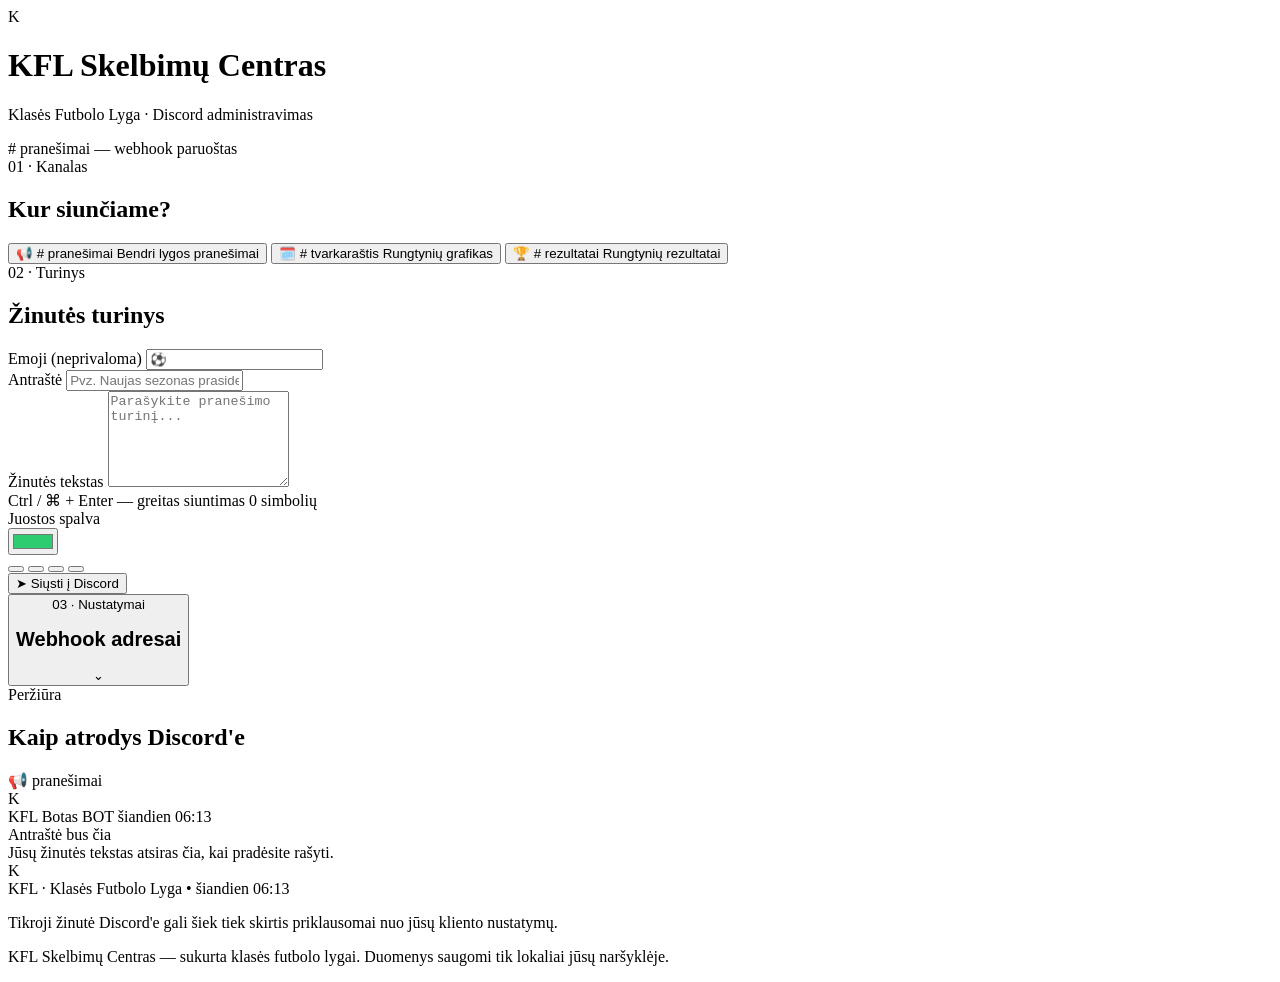
==== index.html @ 55a9923c "Rename index-2.html to index.html" ====
<!DOCTYPE html>
<html lang="lt">
<head>
<meta charset="UTF-8">
<meta name="viewport" content="width=device-width, initial-scale=1.0">
<title>KFL Skelbimų Valdymas</title>
<link rel="preconnect" href="https://fonts.googleapis.com">
<link rel="preconnect" href="https://fonts.gstatic.com" crossorigin>
<link href="https://fonts.googleapis.com/css2?family=Rajdhani:wght@500;600;700&family=Inter:wght@400;500;600;700&display=swap" rel="stylesheet">
<link rel="stylesheet" href="style.css">
</head>
<body>

<div class="pitch-lines" aria-hidden="true"></div>

<div class="app">

  <!-- HEADER -->
  <header class="header">
    <div class="header__brand">
      <div class="crest">
        <span class="crest__mark">K</span>
      </div>
      <div class="header__text">
        <h1>KFL <span>Skelbimų Centras</span></h1>
        <p>Klasės Futbolo Lyga · Discord administravimas</p>
      </div>
    </div>
    <div class="header__status" id="connectionStatus">
      <span class="status-dot" id="statusDot"></span>
      <span id="statusLabel">Webhook'ai nesukonfigūruoti</span>
    </div>
  </header>

  <main class="layout">

    <!-- LEFT: CONTROLS -->
    <section class="panel panel--form">

      <div class="card">
        <div class="card__head">
          <span class="card__eyebrow">01 · Kanalas</span>
          <h2>Kur siunčiame?</h2>
        </div>

        <div class="channel-grid" id="channelGrid">
          <button class="channel-card is-active" data-channel="announcements" type="button">
            <span class="channel-card__icon">📢</span>
            <span class="channel-card__name"># pranešimai</span>
            <span class="channel-card__desc">Bendri lygos pranešimai</span>
          </button>
          <button class="channel-card" data-channel="schedule" type="button">
            <span class="channel-card__icon">🗓️</span>
            <span class="channel-card__name"># tvarkaraštis</span>
            <span class="channel-card__desc">Rungtynių grafikas</span>
          </button>
          <button class="channel-card" data-channel="results" type="button">
            <span class="channel-card__icon">🏆</span>
            <span class="channel-card__name"># rezultatai</span>
            <span class="channel-card__desc">Rungtynių rezultatai</span>
          </button>
        </div>
      </div>

      <div class="card">
        <div class="card__head">
          <span class="card__eyebrow">02 · Turinys</span>
          <h2>Žinutės turinys</h2>
        </div>

        <form id="messageForm" class="form" novalidate>

          <div class="field">
            <label for="emojiInput">Emoji <span class="field__hint">(neprivaloma)</span></label>
            <input type="text" id="emojiInput" placeholder="⚽" maxlength="4" autocomplete="off">
          </div>

          <div class="field">
            <label for="titleInput">Antraštė</label>
            <input type="text" id="titleInput" placeholder="Pvz. Naujas sezonas prasideda!" autocomplete="off" required>
          </div>

          <div class="field">
            <label for="contentInput">Žinutės tekstas</label>
            <textarea id="contentInput" rows="6" placeholder="Parašykite pranešimo turinį..." required></textarea>
            <div class="field__footer">
              <span class="field__hint">Ctrl / ⌘ + Enter — greitas siuntimas</span>
              <span class="field__hint"><span id="charCount">0</span> simbolių</span>
            </div>
          </div>

          <div class="field">
            <label for="colorInput">Juostos spalva</label>
            <div class="color-row">
              <input type="color" id="colorInput" value="#2ecc71">
              <div class="color-presets" id="colorPresets">
                <button type="button" class="swatch" style="--c:#2ecc71" data-color="#2ecc71" aria-label="Žalia"></button>
                <button type="button" class="swatch" style="--c:#f1c40f" data-color="#f1c40f" aria-label="Geltona"></button>
                <button type="button" class="swatch" style="--c:#e74c3c" data-color="#e74c3c" aria-label="Raudona"></button>
                <button type="button" class="swatch" style="--c:#3498db" data-color="#3498db" aria-label="Mėlyna"></button>
              </div>
            </div>
          </div>

          <button type="submit" class="btn btn--primary" id="sendBtn">
            <span class="btn__icon">➤</span>
            <span>Siųsti į Discord</span>
          </button>
        </form>
      </div>

      <div class="card card--collapsible" id="webhookCard">
        <button class="card__head card__head--toggle" id="webhookToggle" type="button" aria-expanded="false">
          <div>
            <span class="card__eyebrow">03 · Nustatymai</span>
            <h2>Webhook adresai</h2>
          </div>
          <span class="chevron">⌄</span>
        </button>

        <div class="webhook-body" id="webhookBody" hidden>
          <p class="webhook-note">Kiekvienas kanalas turi savo unikalų Discord Webhook URL. Adresai jau įkelti iš anksto — jų keisti nereikia, nebent norite naudoti kitus webhook'us. Pakeitimai saugomi tik šioje naršyklėje (localStorage) ir niekur kitur nesiunčiami. Palikus laukelį tuščią, grąžinamas numatytasis adresas.</p>

          <div class="field">
            <label for="wh-announcements"># pranešimai — Webhook URL</label>
            <input type="url" id="wh-announcements" placeholder="https://discord.com/api/webhooks/...">
          </div>
          <div class="field">
            <label for="wh-schedule"># tvarkaraštis — Webhook URL</label>
            <input type="url" id="wh-schedule" placeholder="https://discord.com/api/webhooks/...">
          </div>
          <div class="field">
            <label for="wh-results"># rezultatai — Webhook URL</label>
            <input type="url" id="wh-results" placeholder="https://discord.com/api/webhooks/...">
          </div>

          <button type="button" class="btn btn--ghost" id="saveWebhooks">Išsaugoti adresus</button>
        </div>
      </div>

    </section>

    <!-- RIGHT: PREVIEW -->
    <section class="panel panel--preview">
      <div class="card card--sticky">
        <div class="card__head">
          <span class="card__eyebrow">Peržiūra</span>
          <h2>Kaip atrodys Discord'e</h2>
        </div>

        <div class="discord-mock">
          <div class="discord-mock__channel">
            <span id="previewChannelIcon">📢</span>
            <span id="previewChannelName">pranešimai</span>
          </div>

          <div class="discord-message">
            <div class="discord-message__avatar">K</div>
            <div class="discord-message__body">
              <div class="discord-message__meta">
                <span class="discord-message__author">KFL Botas</span>
                <span class="discord-message__tag">BOT</span>
                <span class="discord-message__time" id="previewTime">šiandien 00:00</span>
              </div>

              <div class="embed" id="embedPreview" style="--embed-color:#2ecc71">
                <div class="embed__title" id="previewTitle">Antraštė bus čia</div>
                <div class="embed__desc" id="previewContent">Jūsų žinutės tekstas atsiras čia, kai pradėsite rašyti.</div>
                <div class="embed__footer">
                  <div class="embed__footer-icon">K</div>
                  <span>KFL · Klasės Futbolo Lyga</span>
                  <span class="embed__dot">•</span>
                  <span id="previewFooterTime">šiandien 00:00</span>
                </div>
              </div>
            </div>
          </div>
        </div>

        <p class="preview-hint">Tikroji žinutė Discord'e gali šiek tiek skirtis priklausomai nuo jūsų kliento nustatymų.</p>
      </div>
    </section>

  </main>

  <footer class="footer">
    <p>KFL Skelbimų Centras — sukurta klasės futbolo lygai. Duomenys saugomi tik lokaliai jūsų naršyklėje.</p>
  </footer>
</div>

<!-- TOAST -->
<div class="toast-container" id="toastContainer" aria-live="polite"></div>

<script src="script.js"></script>
</body>
</html>
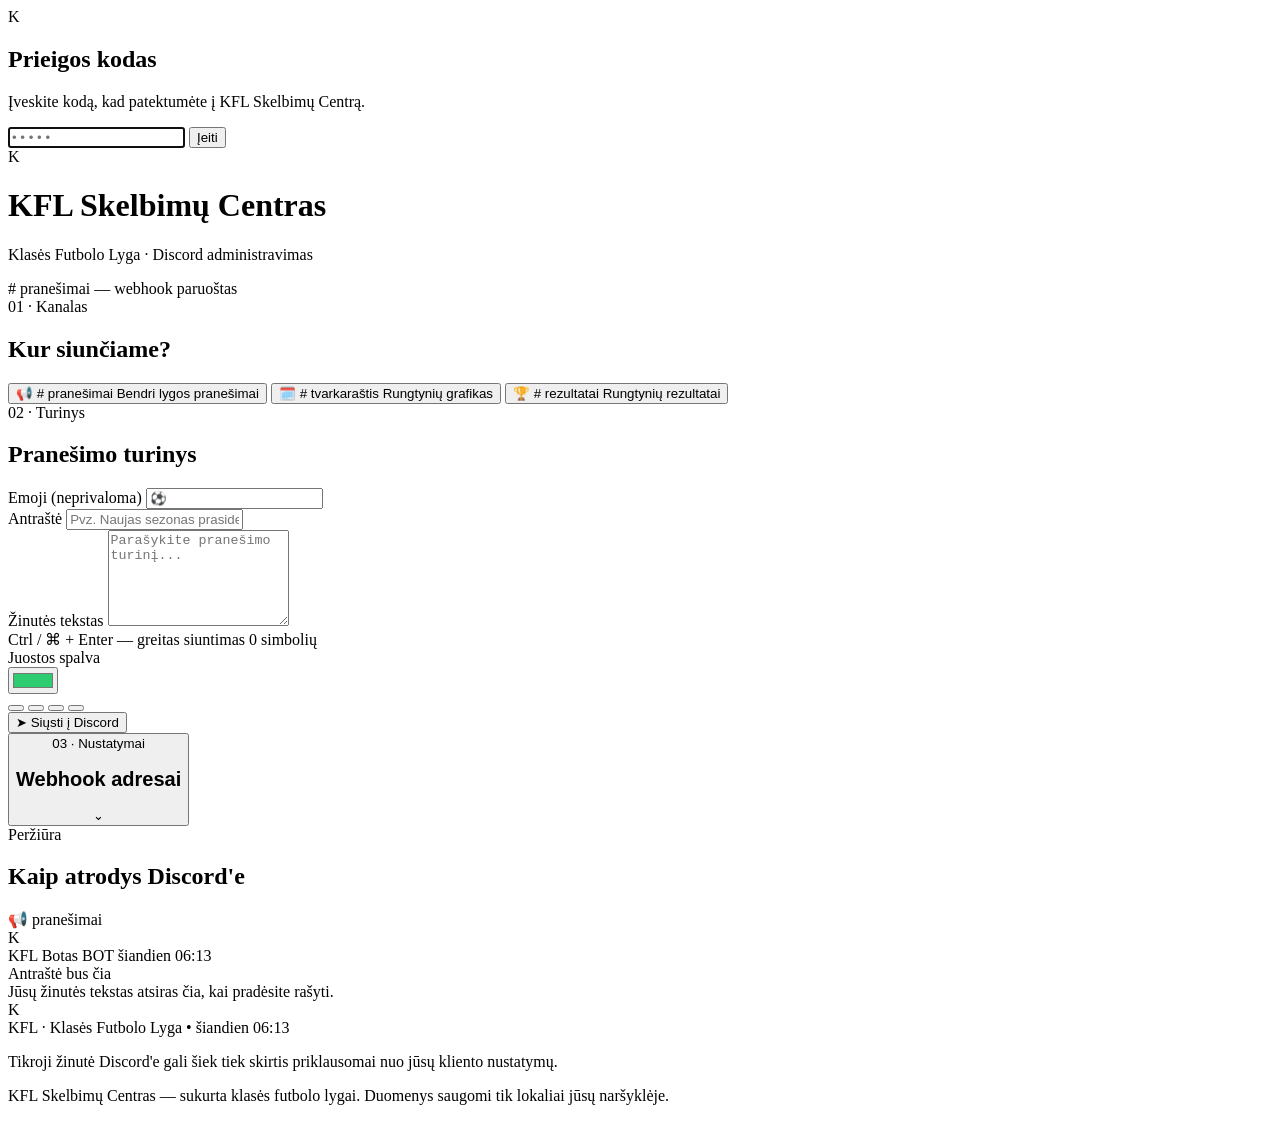
==== commit bdca402f: "Rename index-3.html to index.html" ====
--- a/index.html
+++ b/index.html
@@ -3,7 +3,7 @@
 <head>
 <meta charset="UTF-8">
 <meta name="viewport" content="width=device-width, initial-scale=1.0">
-<title>KFL Skelbimų Valdymas</title>
+<title>KFL Skelbimų Centras</title>
 <link rel="preconnect" href="https://fonts.googleapis.com">
 <link rel="preconnect" href="https://fonts.gstatic.com" crossorigin>
 <link href="https://fonts.googleapis.com/css2?family=Rajdhani:wght@500;600;700&family=Inter:wght@400;500;600;700&display=swap" rel="stylesheet">
@@ -11,9 +11,61 @@
 </head>
 <body>
 
+<!-- Sinchroniškai patikriname, ar prieiga jau suteikta anksčiau, kad puslapis
+     nemirksėtų prieš paslėpiant turinį už kodo užsklandos. -->
+<script>
+  (function () {
+    try {
+      if (localStorage.getItem("kfl_access_granted") === "true") {
+        document.documentElement.classList.add("kfl-unlocked");
+      }
+    } catch (e) {}
+  })();
+</script>
+
+<!-- ============== PRIEIGOS UŽSKLANDA ============== -->
+<div class="gate-overlay" id="gateOverlay">
+  <div class="gate-card" id="gateCard">
+
+    <div class="gate-crest">
+      <span class="gate-crest__mark">K</span>
+    </div>
+
+    <div class="gate-content" id="gateContent">
+      <h2>Prieigos kodas</h2>
+      <p>Įveskite kodą, kad patektumėte į KFL Skelbimų Centrą.</p>
+
+      <form id="gateForm" class="gate-form" novalidate autocomplete="off">
+        <input
+          type="text"
+          id="gateInput"
+          class="gate-input"
+          placeholder="• • • • •"
+          autocomplete="off"
+          autocapitalize="characters"
+          spellcheck="false"
+          maxlength="12">
+        <button type="submit" class="btn btn--primary gate-submit">
+          <span>Įeiti</span>
+        </button>
+      </form>
+
+      <p class="gate-error" id="gateError" hidden>Neteisingas kodas. Bandykite dar kartą.</p>
+    </div>
+
+    <div class="gate-success" id="gateSuccess" hidden>
+      <div class="gate-success__ring"></div>
+      <div class="gate-success__ring gate-success__ring--2"></div>
+      <span class="gate-success__icon">✓</span>
+      <p>Prieiga suteikta</p>
+    </div>
+
+  </div>
+</div>
+
 <div class="pitch-lines" aria-hidden="true"></div>
 
-<div class="app">
+<div class="app" id="appRoot">
 
   <!-- HEADER -->
   <header class="header">
@@ -65,39 +117,135 @@
       <div class="card">
         <div class="card__head">
           <span class="card__eyebrow">02 · Turinys</span>
-          <h2>Žinutės turinys</h2>
+          <h2 id="contentCardTitle">Žinutės turinys</h2>
         </div>
 
         <form id="messageForm" class="form" novalidate>
 
-          <div class="field">
-            <label for="emojiInput">Emoji <span class="field__hint">(neprivaloma)</span></label>
-            <input type="text" id="emojiInput" placeholder="⚽" maxlength="4" autocomplete="off">
-          </div>
-
-          <div class="field">
-            <label for="titleInput">Antraštė</label>
-            <input type="text" id="titleInput" placeholder="Pvz. Naujas sezonas prasideda!" autocomplete="off" required>
-          </div>
-
-          <div class="field">
-            <label for="contentInput">Žinutės tekstas</label>
-            <textarea id="contentInput" rows="6" placeholder="Parašykite pranešimo turinį..." required></textarea>
-            <div class="field__footer">
-              <span class="field__hint">Ctrl / ⌘ + Enter — greitas siuntimas</span>
-              <span class="field__hint"><span id="charCount">0</span> simbolių</span>
-            </div>
-          </div>
-
+          <!-- ================= PRANEŠIMAI ================= -->
+          <div class="field-group" data-fields="announcements">
+
+            <div class="field">
+              <label for="emojiInput">Emoji <span class="field__hint">(neprivaloma)</span></label>
+              <input type="text" id="emojiInput" placeholder="⚽" maxlength="4" autocomplete="off">
+            </div>
+
+            <div class="field">
+              <label for="titleInput">Antraštė</label>
+              <input type="text" id="titleInput" placeholder="Pvz. Naujas sezonas prasideda!" autocomplete="off">
+            </div>
+
+            <div class="field">
+              <label for="contentInput">Žinutės tekstas</label>
+              <textarea id="contentInput" rows="6" placeholder="Parašykite pranešimo turinį..."></textarea>
+              <div class="field__footer">
+                <span class="field__hint">Ctrl / ⌘ + Enter — greitas siuntimas</span>
+                <span class="field__hint"><span id="charCount">0</span> simbolių</span>
+              </div>
+            </div>
+
+          </div>
+
+          <!-- ================= TVARKARAŠTIS ================= -->
+          <div class="field-group" data-fields="schedule" hidden>
+
+            <div class="field">
+              <label for="scheduleRound">Turas / diena Nr.</label>
+              <select id="scheduleRound"></select>
+            </div>
+
+            <div class="field-row">
+              <div class="field">
+                <label for="scheduleTeamA">Komanda A</label>
+                <input type="text" id="scheduleTeamA" list="teamsList" placeholder="Pvz. 8a klasė" autocomplete="off">
+              </div>
+              <div class="field field--vs">
+                <span>vs</span>
+              </div>
+              <div class="field">
+                <label for="scheduleTeamB">Komanda B</label>
+                <input type="text" id="scheduleTeamB" list="teamsList" placeholder="Pvz. 8b klasė" autocomplete="off">
+              </div>
+            </div>
+
+            <div class="team-chips" id="scheduleTeamChips" data-target-group="schedule"></div>
+
+            <div class="field-row">
+              <div class="field">
+                <label for="scheduleDate">Data</label>
+                <input type="date" id="scheduleDate">
+              </div>
+              <div class="field">
+                <label for="scheduleTime">Laikas</label>
+                <input type="time" id="scheduleTime">
+              </div>
+            </div>
+
+            <div class="field">
+              <label for="scheduleVenue">Vieta <span class="field__hint">(neprivaloma)</span></label>
+              <input type="text" id="scheduleVenue" placeholder="Pvz. Mokyklos stadionas" autocomplete="off">
+            </div>
+
+            <div class="field">
+              <label for="scheduleNotes">Papildoma informacija <span class="field__hint">(neprivaloma)</span></label>
+              <textarea id="scheduleNotes" rows="3" placeholder="Pvz. atvykti 15 min. anksčiau"></textarea>
+            </div>
+
+          </div>
+
+          <!-- ================= REZULTATAI ================= -->
+          <div class="field-group" data-fields="results" hidden>
+
+            <div class="field">
+              <label for="resultsRound">Kelintas turas / diena žaista</label>
+              <select id="resultsRound"></select>
+            </div>
+
+            <div class="field-row">
+              <div class="field">
+                <label for="resultsTeamA">Komanda A</label>
+                <input type="text" id="resultsTeamA" list="teamsList" placeholder="Pvz. 8a klasė" autocomplete="off">
+              </div>
+              <div class="field field--score">
+                <label for="resultsScoreA">Įvarčiai</label>
+                <input type="number" id="resultsScoreA" min="0" max="99" inputmode="numeric" placeholder="0">
+              </div>
+            </div>
+
+            <div class="field-row">
+              <div class="field">
+                <label for="resultsTeamB">Komanda B</label>
+                <input type="text" id="resultsTeamB" list="teamsList" placeholder="Pvz. 8b klasė" autocomplete="off">
+              </div>
+              <div class="field field--score">
+                <label for="resultsScoreB">Įvarčiai</label>
+                <input type="number" id="resultsScoreB" min="0" max="99" inputmode="numeric" placeholder="0">
+              </div>
+            </div>
+
+            <div class="team-chips" id="resultsTeamChips" data-target-group="results"></div>
+
+            <p class="winner-preview" id="winnerPreview">Įveskite rezultatą, kad pamatytumėte nugalėtoją.</p>
+
+            <div class="field">
+              <label for="resultsNotes">Papildomos pastabos <span class="field__hint">(neprivaloma)</span></label>
+              <textarea id="resultsNotes" rows="3" placeholder="Pvz. geriausias žaidėjas, įvarčių autoriai..."></textarea>
+            </div>
+
+          </div>
+
+          <datalist id="teamsList"></datalist>
+
+          <!-- shared color picker -->
           <div class="field">
             <label for="colorInput">Juostos spalva</label>
             <div class="color-row">
               <input type="color" id="colorInput" value="#2ecc71">
               <div class="color-presets" id="colorPresets">
                 <button type="button" class="swatch" style="--c:#2ecc71" data-color="#2ecc71" aria-label="Žalia"></button>
+                <button type="button" class="swatch" style="--c:#3498db" data-color="#3498db" aria-label="Mėlyna"></button>
                 <button type="button" class="swatch" style="--c:#f1c40f" data-color="#f1c40f" aria-label="Geltona"></button>
                 <button type="button" class="swatch" style="--c:#e74c3c" data-color="#e74c3c" aria-label="Raudona"></button>
-                <button type="button" class="swatch" style="--c:#3498db" data-color="#3498db" aria-label="Mėlyna"></button>
               </div>
             </div>
           </div>
@@ -119,7 +267,7 @@
         </button>
 
         <div class="webhook-body" id="webhookBody" hidden>
-          <p class="webhook-note">Kiekvienas kanalas turi savo unikalų Discord Webhook URL. Adresai jau įkelti iš anksto — jų keisti nereikia, nebent norite naudoti kitus webhook'us. Pakeitimai saugomi tik šioje naršyklėje (localStorage) ir niekur kitur nesiunčiami. Palikus laukelį tuščią, grąžinamas numatytasis adresas.</p>
+          <p class="webhook-note">Kiekvienas kanalas turi savo unikalų Discord Webhook URL. Adresai jau įkelti iš anksto — jų keisti nereikia, nebent norite naudoti kitus webhook'us. Pakeitimai saugomi tik šioje naršyklėje ir niekur kitur nesiunčiami. Palikus laukelį tuščią, grąžinamas numatytasis adresas.</p>
 
           <div class="field">
             <label for="wh-announcements"># pranešimai — Webhook URL</label>
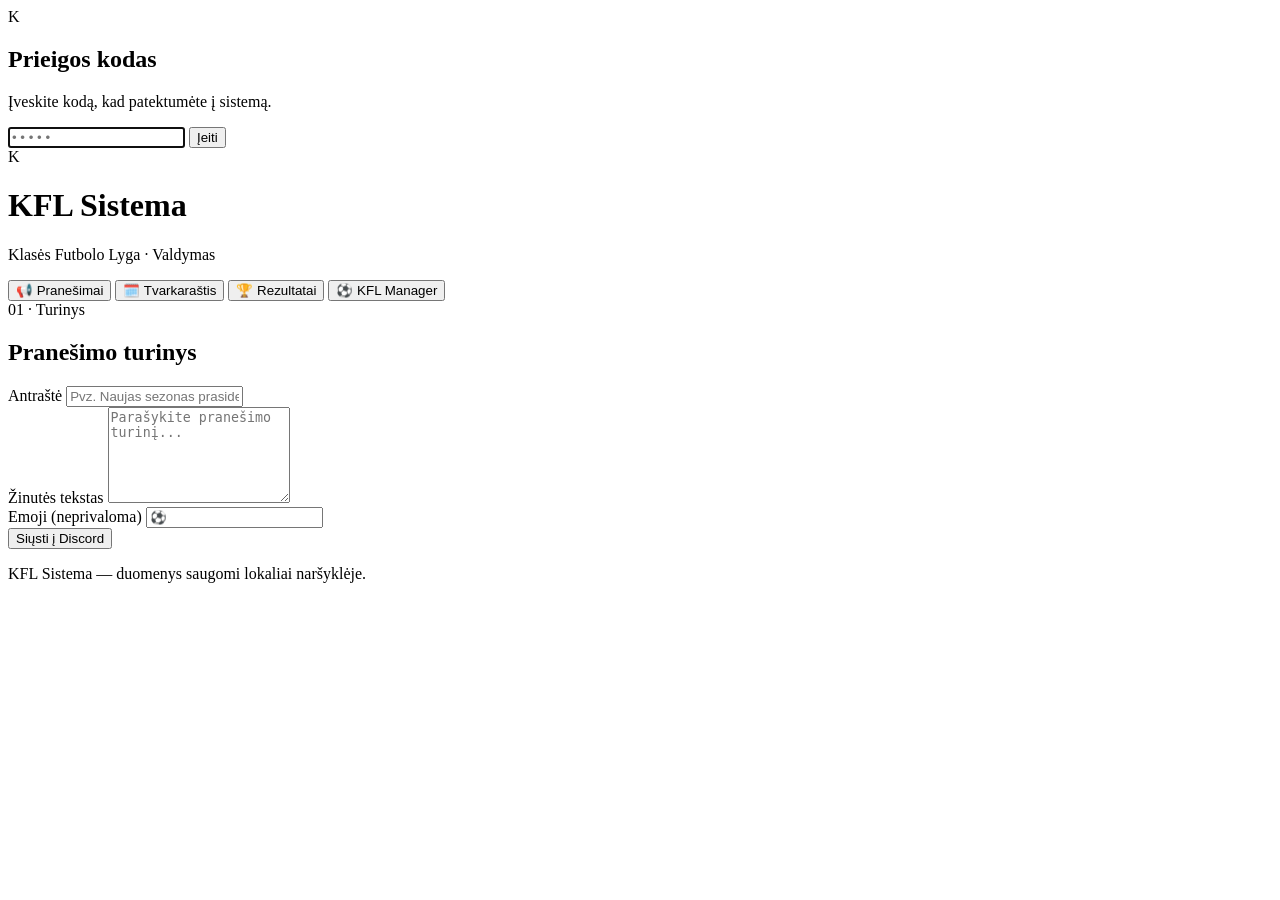
==== commit 567d8acd: "Rename index-4.html to index.html" ====
--- a/index.html
+++ b/index.html
@@ -1,342 +1,214 @@
 <!DOCTYPE html>
 <html lang="lt">
 <head>
-<meta charset="UTF-8">
-<meta name="viewport" content="width=device-width, initial-scale=1.0">
-<title>KFL Skelbimų Centras</title>
-<link rel="preconnect" href="https://fonts.googleapis.com">
-<link rel="preconnect" href="https://fonts.gstatic.com" crossorigin>
-<link href="https://fonts.googleapis.com/css2?family=Rajdhani:wght@500;600;700&family=Inter:wght@400;500;600;700&display=swap" rel="stylesheet">
-<link rel="stylesheet" href="style.css">
+    <meta charset="UTF-8">
+    <meta name="viewport" content="width=device-width, initial-scale=1.0">
+    <title>KFL Skelbimų Centras + Manager</title>
+    <link rel="preconnect" href="https://fonts.googleapis.com">
+    <link rel="preconnect" href="https://fonts.gstatic.com" crossorigin>
+    <link href="https://fonts.googleapis.com/css2?family=Rajdhani:wght@500;600;700&family=Inter:wght@400;500;600;700&display=swap" rel="stylesheet">
+    <link rel="stylesheet" href="style.css">
 </head>
 <body>
 
-<!-- Sinchroniškai patikriname, ar prieiga jau suteikta anksčiau, kad puslapis
-     nemirksėtų prieš paslėpiant turinį už kodo užsklandos. -->
+<!-- Sinchroninis atrakinimo patikrinimas, kad puslapis nemirksėtų -->
 <script>
   (function () {
     try {
-      if (localStorage.getItem("kfl_access_granted") === "true") {
+      if (localStorage.getItem("kfl_access_v2") === "granted") {
         document.documentElement.classList.add("kfl-unlocked");
       }
     } catch (e) {}
   })();
 </script>
 
-<!-- ============== PRIEIGOS UŽSKLANDA ============== -->
+<!-- PRIEIGOS UŽSKLANDA -->
 <div class="gate-overlay" id="gateOverlay">
   <div class="gate-card" id="gateCard">
-
-    <div class="gate-crest">
-      <span class="gate-crest__mark">K</span>
-    </div>
-
+    <div class="gate-crest"><span class="gate-crest__mark">K</span></div>
     <div class="gate-content" id="gateContent">
       <h2>Prieigos kodas</h2>
-      <p>Įveskite kodą, kad patektumėte į KFL Skelbimų Centrą.</p>
-
+      <p>Įveskite kodą, kad patektumėte į sistemą.</p>
       <form id="gateForm" class="gate-form" novalidate autocomplete="off">
-        <input
-          type="text"
-          id="gateInput"
-          class="gate-input"
-          placeholder="• • • • •"
-          autocomplete="off"
-          autocapitalize="characters"
-          spellcheck="false"
-          maxlength="12">
-        <button type="submit" class="btn btn--primary gate-submit">
-          <span>Įeiti</span>
-        </button>
+        <input type="text" id="gateInput" class="gate-input" placeholder="• • • • •" autocomplete="off" autocapitalize="characters" spellcheck="false" maxlength="12">
+        <button type="submit" class="btn btn--primary gate-submit"><span>Įeiti</span></button>
       </form>
-
       <p class="gate-error" id="gateError" hidden>Neteisingas kodas. Bandykite dar kartą.</p>
+    </div>
+
+    <!-- Papildomas komandos pavadinimo laukas treneriui -->
+    <div class="gate-coach" id="gateCoach" hidden>
+      <h2>Komandos pavadinimas</h2>
+      <p>Įveskite savo komandos pavadinimą.</p>
+      <form id="coachForm" class="gate-form" novalidate>
+        <input type="text" id="coachTeamName" class="gate-input" placeholder="Komandos pavadinimas" autocomplete="off">
+        <button type="submit" class="btn btn--primary gate-submit"><span>Išsaugoti</span></button>
+      </form>
+      <p class="gate-error" id="coachError" hidden>Įveskite komandos pavadinimą.</p>
     </div>
 
     <div class="gate-success" id="gateSuccess" hidden>
       <div class="gate-success__ring"></div>
       <div class="gate-success__ring gate-success__ring--2"></div>
       <span class="gate-success__icon">✓</span>
-      <p>Prieiga suteikta</p>
-    </div>
-
+      <p id="gateSuccessText">Prieiga suteikta</p>
+    </div>
   </div>
 </div>
 
 <div class="pitch-lines" aria-hidden="true"></div>
 
+<!-- PAGRINDINIS TURINYS -->
 <div class="app" id="appRoot">
-
-  <!-- HEADER -->
   <header class="header">
     <div class="header__brand">
-      <div class="crest">
-        <span class="crest__mark">K</span>
-      </div>
+      <div class="crest"><span class="crest__mark">K</span></div>
       <div class="header__text">
-        <h1>KFL <span>Skelbimų Centras</span></h1>
-        <p>Klasės Futbolo Lyga · Discord administravimas</p>
-      </div>
-    </div>
-    <div class="header__status" id="connectionStatus">
-      <span class="status-dot" id="statusDot"></span>
-      <span id="statusLabel">Webhook'ai nesukonfigūruoti</span>
-    </div>
+        <h1>KFL <span>Sistema</span></h1>
+        <p id="headerSubtitle">Klasės Futbolo Lyga · Valdymas</p>
+      </div>
+    </div>
+    <div class="header__user" id="headerUser"></div>
   </header>
 
+  <nav class="main-nav">
+    <button class="nav-btn is-active" data-section="announcements">📢 Pranešimai</button>
+    <button class="nav-btn" data-section="schedule">🗓️ Tvarkaraštis</button>
+    <button class="nav-btn" data-section="results">🏆 Rezultatai</button>
+    <button class="nav-btn nav-btn--manager" data-section="manager">⚽ KFL Manager</button>
+  </nav>
+
   <main class="layout">
-
-    <!-- LEFT: CONTROLS -->
-    <section class="panel panel--form">
-
+    <!-- SKELBIMŲ CENTRAS -->
+    <section class="panel panel--form" id="sectionAnnouncements">
       <div class="card">
         <div class="card__head">
-          <span class="card__eyebrow">01 · Kanalas</span>
-          <h2>Kur siunčiame?</h2>
-        </div>
-
-        <div class="channel-grid" id="channelGrid">
-          <button class="channel-card is-active" data-channel="announcements" type="button">
-            <span class="channel-card__icon">📢</span>
-            <span class="channel-card__name"># pranešimai</span>
-            <span class="channel-card__desc">Bendri lygos pranešimai</span>
-          </button>
-          <button class="channel-card" data-channel="schedule" type="button">
-            <span class="channel-card__icon">🗓️</span>
-            <span class="channel-card__name"># tvarkaraštis</span>
-            <span class="channel-card__desc">Rungtynių grafikas</span>
-          </button>
-          <button class="channel-card" data-channel="results" type="button">
-            <span class="channel-card__icon">🏆</span>
-            <span class="channel-card__name"># rezultatai</span>
-            <span class="channel-card__desc">Rungtynių rezultatai</span>
-          </button>
-        </div>
-      </div>
-
+          <span class="card__eyebrow">01 · Turinys</span>
+          <h2>Pranešimo turinys</h2>
+        </div>
+        <form id="announcementForm" class="form" novalidate>
+          <div class="field">
+            <label for="annTitle">Antraštė</label>
+            <input type="text" id="annTitle" placeholder="Pvz. Naujas sezonas prasideda!" autocomplete="off">
+          </div>
+          <div class="field">
+            <label for="annContent">Žinutės tekstas</label>
+            <textarea id="annContent" rows="6" placeholder="Parašykite pranešimo turinį..."></textarea>
+          </div>
+          <div class="field">
+            <label for="annEmoji">Emoji <span class="field__hint">(neprivaloma)</span></label>
+            <input type="text" id="annEmoji" placeholder="⚽" maxlength="4" autocomplete="off">
+          </div>
+          <button type="submit" class="btn btn--primary">Siųsti į Discord</button>
+        </form>
+      </div>
+    </section>
+
+    <section class="panel panel--form" id="sectionSchedule" hidden>
       <div class="card">
         <div class="card__head">
-          <span class="card__eyebrow">02 · Turinys</span>
-          <h2 id="contentCardTitle">Žinutės turinys</h2>
-        </div>
-
-        <form id="messageForm" class="form" novalidate>
-
-          <!-- ================= PRANEŠIMAI ================= -->
-          <div class="field-group" data-fields="announcements">
-
+          <span class="card__eyebrow">01 · Turinys</span>
+          <h2>Tvarkaraščio informacija</h2>
+        </div>
+        <form id="scheduleForm" class="form" novalidate>
+          <div class="field">
+            <label for="scheduleText">Aprašymas / tvarkaraštis</label>
+            <textarea id="scheduleText" rows="10" placeholder="Įrašykite visą tvarkaraštį arba informaciją..."></textarea>
+          </div>
+          <button type="submit" class="btn btn--primary">Siųsti į Discord</button>
+        </form>
+      </div>
+    </section>
+
+    <section class="panel panel--form" id="sectionResults" hidden>
+      <div class="card">
+        <div class="card__head">
+          <span class="card__eyebrow">01 · Turinys</span>
+          <h2>Rungtynių rezultatas</h2>
+        </div>
+        <form id="resultsForm" class="form" novalidate>
+          <div class="field-row">
             <div class="field">
-              <label for="emojiInput">Emoji <span class="field__hint">(neprivaloma)</span></label>
-              <input type="text" id="emojiInput" placeholder="⚽" maxlength="4" autocomplete="off">
-            </div>
-
+              <label for="resTeamA">Komanda A</label>
+              <input type="text" id="resTeamA" list="teamsList" placeholder="Komanda A" autocomplete="off">
+            </div>
+            <div class="field field--score">
+              <label for="resScoreA">Įvarčiai</label>
+              <input type="number" id="resScoreA" min="0" max="99" placeholder="0">
+            </div>
+          </div>
+          <div class="field-row">
             <div class="field">
-              <label for="titleInput">Antraštė</label>
-              <input type="text" id="titleInput" placeholder="Pvz. Naujas sezonas prasideda!" autocomplete="off">
-            </div>
-
-            <div class="field">
-              <label for="contentInput">Žinutės tekstas</label>
-              <textarea id="contentInput" rows="6" placeholder="Parašykite pranešimo turinį..."></textarea>
-              <div class="field__footer">
-                <span class="field__hint">Ctrl / ⌘ + Enter — greitas siuntimas</span>
-                <span class="field__hint"><span id="charCount">0</span> simbolių</span>
-              </div>
-            </div>
-
-          </div>
-
-          <!-- ================= TVARKARAŠTIS ================= -->
-          <div class="field-group" data-fields="schedule" hidden>
-
-            <div class="field">
-              <label for="scheduleRound">Turas / diena Nr.</label>
-              <select id="scheduleRound"></select>
-            </div>
-
-            <div class="field-row">
-              <div class="field">
-                <label for="scheduleTeamA">Komanda A</label>
-                <input type="text" id="scheduleTeamA" list="teamsList" placeholder="Pvz. 8a klasė" autocomplete="off">
-              </div>
-              <div class="field field--vs">
-                <span>vs</span>
-              </div>
-              <div class="field">
-                <label for="scheduleTeamB">Komanda B</label>
-                <input type="text" id="scheduleTeamB" list="teamsList" placeholder="Pvz. 8b klasė" autocomplete="off">
-              </div>
-            </div>
-
-            <div class="team-chips" id="scheduleTeamChips" data-target-group="schedule"></div>
-
-            <div class="field-row">
-              <div class="field">
-                <label for="scheduleDate">Data</label>
-                <input type="date" id="scheduleDate">
-              </div>
-              <div class="field">
-                <label for="scheduleTime">Laikas</label>
-                <input type="time" id="scheduleTime">
-              </div>
-            </div>
-
-            <div class="field">
-              <label for="scheduleVenue">Vieta <span class="field__hint">(neprivaloma)</span></label>
-              <input type="text" id="scheduleVenue" placeholder="Pvz. Mokyklos stadionas" autocomplete="off">
-            </div>
-
-            <div class="field">
-              <label for="scheduleNotes">Papildoma informacija <span class="field__hint">(neprivaloma)</span></label>
-              <textarea id="scheduleNotes" rows="3" placeholder="Pvz. atvykti 15 min. anksčiau"></textarea>
-            </div>
-
-          </div>
-
-          <!-- ================= REZULTATAI ================= -->
-          <div class="field-group" data-fields="results" hidden>
-
-            <div class="field">
-              <label for="resultsRound">Kelintas turas / diena žaista</label>
-              <select id="resultsRound"></select>
-            </div>
-
-            <div class="field-row">
-              <div class="field">
-                <label for="resultsTeamA">Komanda A</label>
-                <input type="text" id="resultsTeamA" list="teamsList" placeholder="Pvz. 8a klasė" autocomplete="off">
-              </div>
-              <div class="field field--score">
-                <label for="resultsScoreA">Įvarčiai</label>
-                <input type="number" id="resultsScoreA" min="0" max="99" inputmode="numeric" placeholder="0">
-              </div>
-            </div>
-
-            <div class="field-row">
-              <div class="field">
-                <label for="resultsTeamB">Komanda B</label>
-                <input type="text" id="resultsTeamB" list="teamsList" placeholder="Pvz. 8b klasė" autocomplete="off">
-              </div>
-              <div class="field field--score">
-                <label for="resultsScoreB">Įvarčiai</label>
-                <input type="number" id="resultsScoreB" min="0" max="99" inputmode="numeric" placeholder="0">
-              </div>
-            </div>
-
-            <div class="team-chips" id="resultsTeamChips" data-target-group="results"></div>
-
-            <p class="winner-preview" id="winnerPreview">Įveskite rezultatą, kad pamatytumėte nugalėtoją.</p>
-
-            <div class="field">
-              <label for="resultsNotes">Papildomos pastabos <span class="field__hint">(neprivaloma)</span></label>
-              <textarea id="resultsNotes" rows="3" placeholder="Pvz. geriausias žaidėjas, įvarčių autoriai..."></textarea>
-            </div>
-
-          </div>
-
+              <label for="resTeamB">Komanda B</label>
+              <input type="text" id="resTeamB" list="teamsList" placeholder="Komanda B" autocomplete="off">
+            </div>
+            <div class="field field--score">
+              <label for="resScoreB">Įvarčiai</label>
+              <input type="number" id="resScoreB" min="0" max="99" placeholder="0">
+            </div>
+          </div>
           <datalist id="teamsList"></datalist>
-
-          <!-- shared color picker -->
-          <div class="field">
-            <label for="colorInput">Juostos spalva</label>
-            <div class="color-row">
-              <input type="color" id="colorInput" value="#2ecc71">
-              <div class="color-presets" id="colorPresets">
-                <button type="button" class="swatch" style="--c:#2ecc71" data-color="#2ecc71" aria-label="Žalia"></button>
-                <button type="button" class="swatch" style="--c:#3498db" data-color="#3498db" aria-label="Mėlyna"></button>
-                <button type="button" class="swatch" style="--c:#f1c40f" data-color="#f1c40f" aria-label="Geltona"></button>
-                <button type="button" class="swatch" style="--c:#e74c3c" data-color="#e74c3c" aria-label="Raudona"></button>
-              </div>
-            </div>
-          </div>
-
-          <button type="submit" class="btn btn--primary" id="sendBtn">
-            <span class="btn__icon">➤</span>
-            <span>Siųsti į Discord</span>
-          </button>
+          <button type="submit" class="btn btn--primary">Siųsti į Discord</button>
         </form>
       </div>
-
-      <div class="card card--collapsible" id="webhookCard">
-        <button class="card__head card__head--toggle" id="webhookToggle" type="button" aria-expanded="false">
-          <div>
-            <span class="card__eyebrow">03 · Nustatymai</span>
-            <h2>Webhook adresai</h2>
-          </div>
-          <span class="chevron">⌄</span>
-        </button>
-
-        <div class="webhook-body" id="webhookBody" hidden>
-          <p class="webhook-note">Kiekvienas kanalas turi savo unikalų Discord Webhook URL. Adresai jau įkelti iš anksto — jų keisti nereikia, nebent norite naudoti kitus webhook'us. Pakeitimai saugomi tik šioje naršyklėje ir niekur kitur nesiunčiami. Palikus laukelį tuščią, grąžinamas numatytasis adresas.</p>
-
-          <div class="field">
-            <label for="wh-announcements"># pranešimai — Webhook URL</label>
-            <input type="url" id="wh-announcements" placeholder="https://discord.com/api/webhooks/...">
-          </div>
-          <div class="field">
-            <label for="wh-schedule"># tvarkaraštis — Webhook URL</label>
-            <input type="url" id="wh-schedule" placeholder="https://discord.com/api/webhooks/...">
-          </div>
-          <div class="field">
-            <label for="wh-results"># rezultatai — Webhook URL</label>
-            <input type="url" id="wh-results" placeholder="https://discord.com/api/webhooks/...">
-          </div>
-
-          <button type="button" class="btn btn--ghost" id="saveWebhooks">Išsaugoti adresus</button>
-        </div>
-      </div>
-
-    </section>
-
-    <!-- RIGHT: PREVIEW -->
-    <section class="panel panel--preview">
-      <div class="card card--sticky">
-        <div class="card__head">
-          <span class="card__eyebrow">Peržiūra</span>
-          <h2>Kaip atrodys Discord'e</h2>
-        </div>
-
-        <div class="discord-mock">
-          <div class="discord-mock__channel">
-            <span id="previewChannelIcon">📢</span>
-            <span id="previewChannelName">pranešimai</span>
-          </div>
-
-          <div class="discord-message">
-            <div class="discord-message__avatar">K</div>
-            <div class="discord-message__body">
-              <div class="discord-message__meta">
-                <span class="discord-message__author">KFL Botas</span>
-                <span class="discord-message__tag">BOT</span>
-                <span class="discord-message__time" id="previewTime">šiandien 00:00</span>
-              </div>
-
-              <div class="embed" id="embedPreview" style="--embed-color:#2ecc71">
-                <div class="embed__title" id="previewTitle">Antraštė bus čia</div>
-                <div class="embed__desc" id="previewContent">Jūsų žinutės tekstas atsiras čia, kai pradėsite rašyti.</div>
-                <div class="embed__footer">
-                  <div class="embed__footer-icon">K</div>
-                  <span>KFL · Klasės Futbolo Lyga</span>
-                  <span class="embed__dot">•</span>
-                  <span id="previewFooterTime">šiandien 00:00</span>
-                </div>
-              </div>
-            </div>
-          </div>
-        </div>
-
-        <p class="preview-hint">Tikroji žinutė Discord'e gali šiek tiek skirtis priklausomai nuo jūsų kliento nustatymų.</p>
-      </div>
-    </section>
-
+    </section>
+
+    <!-- KFL MANAGER -->
+    <section class="panel panel--manager" id="sectionManager" hidden>
+      <div class="manager-header">
+        <h2>⚽ KFL MANAGER</h2>
+        <div class="budget-box" id="budgetBox">
+          <div><span>Biudžetas:</span> <strong id="budgetTotal">150,000,000 €</strong></div>
+          <div><span>Išleista:</span> <strong id="budgetSpent">0 €</strong></div>
+          <div><span>Liko:</span> <strong id="budgetLeft">150,000,000 €</strong></div>
+        </div>
+      </div>
+
+      <div class="manager-columns">
+        <!-- MY TEAM -->
+        <div class="card team-card">
+          <div class="card__head">
+            <span class="card__eyebrow">My Team</span>
+            <h2 id="myTeamTitle">Mano komanda</h2>
+          </div>
+          <div id="myTeamList" class="player-list"></div>
+        </div>
+
+        <!-- TRANSFER MARKET -->
+        <div class="card market-card">
+          <div class="card__head">
+            <span class="card__eyebrow">Transfer Market</span>
+            <h2>Žaidėjų rinka</h2>
+          </div>
+          <div id="marketList" class="player-list"></div>
+        </div>
+      </div>
+
+      <!-- ADMIN VALDYMAS -->
+      <div class="card admin-panel" id="adminPanel" hidden>
+        <div class="card__head">
+          <span class="card__eyebrow">Admin</span>
+          <h2>Žaidėjų valdymas</h2>
+        </div>
+        <div id="adminPlayerList" class="admin-player-list"></div>
+      </div>
+
+      <!-- TRANSFER HISTORY -->
+      <div class="card history-card">
+        <div class="card__head">
+          <span class="card__eyebrow">Istorija</span>
+          <h2>Transferų istorija</h2>
+        </div>
+        <div id="transferHistory" class="transfer-history"></div>
+      </div>
+    </section>
   </main>
 
   <footer class="footer">
-    <p>KFL Skelbimų Centras — sukurta klasės futbolo lygai. Duomenys saugomi tik lokaliai jūsų naršyklėje.</p>
+    <p>KFL Sistema — duomenys saugomi lokaliai naršyklėje.</p>
   </footer>
 </div>
 
-<!-- TOAST -->
 <div class="toast-container" id="toastContainer" aria-live="polite"></div>
 
 <script src="script.js"></script>
